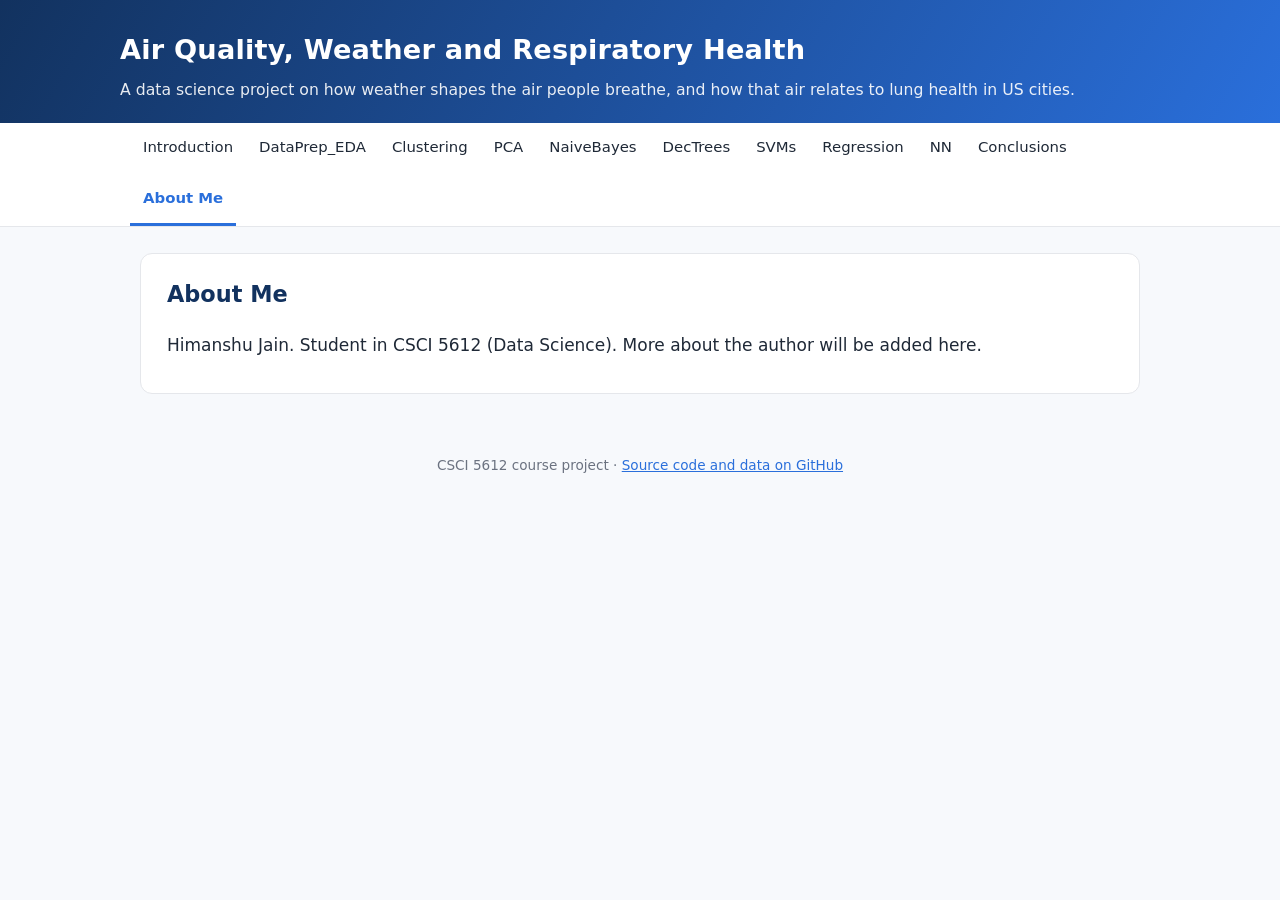
==== about.html @ 79214fcd "Add website scaffold, Introduction, data gathering, cleaning and EDA" ====
<!DOCTYPE html>
<html lang="en">
<head>
<meta charset="utf-8">
<meta name="viewport" content="width=device-width, initial-scale=1">
<title>About Me | Air Quality, Weather and Respiratory Health</title>
<link rel="stylesheet" href="style.css">
</head>
<body>
<header class="site">
<h1>Air Quality, Weather and Respiratory Health</h1>
<p>A data science project on how weather shapes the air people breathe, and how that air relates to lung health in US cities.</p>
</header>
<nav><ul><li><a href="index.html">Introduction</a></li><li><a href="dataprep_eda.html">DataPrep_EDA</a></li><li><a href="clustering.html">Clustering</a></li><li><a href="pca.html">PCA</a></li><li><a href="naivebayes.html">NaiveBayes</a></li><li><a href="dectrees.html">DecTrees</a></li><li><a href="svms.html">SVMs</a></li><li><a href="regression.html">Regression</a></li><li><a href="nn.html">NN</a></li><li><a href="conclusions.html">Conclusions</a></li><li><a href="about.html" class="active">About Me</a></li></ul></nav>
<main>

<section>
<h2>About Me</h2>
<p>Himanshu Jain. Student in CSCI 5612 (Data Science). More about the author will be added here.</p>
</section>

</main>
<footer>CSCI 5612 course project &middot; <a href="https://github.com/himanshumjain15/Air_quality_index_project">Source code and data on GitHub</a></footer>
</body>
</html>
---- style.css ----
:root{--bg:#f7f9fc;--card:#fff;--ink:#1f2937;--muted:#6b7280;--brand:#2a6fdb;--brand-d:#1d4fa0;--line:#e5e7eb;--accent:#f28e2b}
*{box-sizing:border-box}
body{margin:0;background:var(--bg);color:var(--ink);font:17px/1.65 "Segoe UI",system-ui,-apple-system,Roboto,Arial,sans-serif}
header.site{background:linear-gradient(120deg,#12325f,#2a6fdb);color:#fff;padding:28px 20px 20px}
header.site h1{margin:0 auto;max-width:1040px;font-size:1.7rem;letter-spacing:.2px}
header.site p{margin:.25rem auto 0;max-width:1040px;opacity:.9;font-size:.98rem}
nav{background:#fff;border-bottom:1px solid var(--line);position:sticky;top:0;z-index:5}
nav ul{list-style:none;margin:0 auto;padding:0 10px;max-width:1040px;display:flex;flex-wrap:wrap}
nav a{display:block;padding:12px 13px;color:var(--ink);text-decoration:none;font-size:.93rem;border-bottom:3px solid transparent}
nav a:hover{color:var(--brand)}
nav a.active{color:var(--brand);border-bottom-color:var(--brand);font-weight:600}
main{max-width:1040px;margin:26px auto 60px;padding:0 20px}
section{background:var(--card);border:1px solid var(--line);border-radius:12px;padding:22px 26px;margin-bottom:22px}
h2{margin-top:0;font-size:1.4rem;color:#12325f}
h3{font-size:1.1rem;margin:1.4rem 0 .4rem;color:#1d4fa0}
p{margin:.7rem 0}
a{color:var(--brand)}
figure{margin:20px 0;text-align:center}
figure img{max-width:100%;height:auto;border:1px solid var(--line);border-radius:8px;background:#fff}
figure.small img{max-width:620px}
figcaption{font-size:.92rem;color:var(--muted);max-width:820px;margin:8px auto 0;text-align:left}
figcaption b{color:var(--ink)}
.grid2{display:grid;grid-template-columns:1fr 1fr;gap:18px}
table{border-collapse:collapse;width:100%;font-size:.93rem;margin:.6rem 0}
th,td{border:1px solid var(--line);padding:8px 10px;text-align:left;vertical-align:top}
th{background:#eef3fd}
code{background:#eef2f7;padding:1px 5px;border-radius:4px;font-size:.88em;word-break:break-all}
pre{background:#0f172a;color:#e5e7eb;padding:12px 14px;border-radius:8px;overflow:auto;font-size:.85rem}
ol.q li{margin:.35rem 0}
.note{border-left:4px solid var(--accent);background:#fff7ed;padding:10px 14px;border-radius:6px;font-size:.95rem}
.soon{border-left:4px solid var(--brand);background:#eff5ff;padding:10px 14px;border-radius:6px}
footer{text-align:center;color:var(--muted);font-size:.85rem;padding:0 0 30px}
@media(max-width:720px){.grid2{grid-template-columns:1fr}section{padding:18px}nav a{padding:10px 9px;font-size:.88rem}}
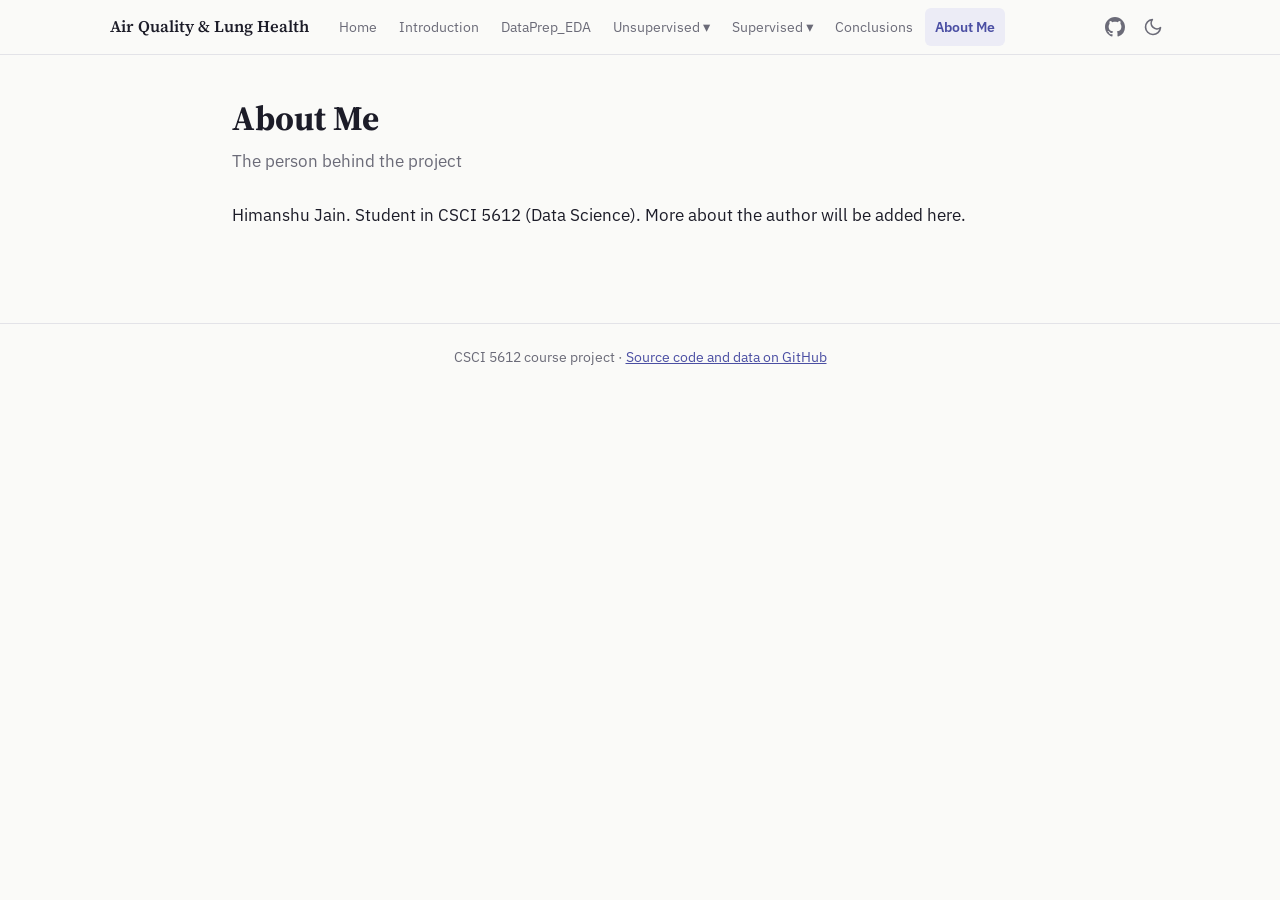
==== commit 8c75417d: "Restyle site to match demo: Home page, dropdown nav, dark mode, reordered DataPrep sections" ====
--- a/about.html
+++ b/about.html
@@ -4,22 +4,32 @@
 <meta charset="utf-8">
 <meta name="viewport" content="width=device-width, initial-scale=1">
 <title>About Me | Air Quality, Weather and Respiratory Health</title>
+<link rel="preconnect" href="https://fonts.googleapis.com">
+<link href="https://fonts.googleapis.com/css2?family=IBM+Plex+Sans:wght@400;500;600&family=Source+Serif+4:wght@500;600&display=swap" rel="stylesheet">
+<script>(function(){try{var t=localStorage.getItem('theme');if(t)document.documentElement.setAttribute('data-theme',t);}catch(e){}})();</script>
 <link rel="stylesheet" href="style.css">
 </head>
 <body>
-<header class="site">
-<h1>Air Quality, Weather and Respiratory Health</h1>
-<p>A data science project on how weather shapes the air people breathe, and how that air relates to lung health in US cities.</p>
-</header>
-<nav><ul><li><a href="index.html">Introduction</a></li><li><a href="dataprep_eda.html">DataPrep_EDA</a></li><li><a href="clustering.html">Clustering</a></li><li><a href="pca.html">PCA</a></li><li><a href="naivebayes.html">NaiveBayes</a></li><li><a href="dectrees.html">DecTrees</a></li><li><a href="svms.html">SVMs</a></li><li><a href="regression.html">Regression</a></li><li><a href="nn.html">NN</a></li><li><a href="conclusions.html">Conclusions</a></li><li><a href="about.html" class="active">About Me</a></li></ul></nav>
+<nav class="top"><div class="in">
+<a class="brand" href="index.html">Air Quality &amp; Lung Health</a>
+<ul><li><a href="index.html">Home</a></li><li><a href="introduction.html">Introduction</a></li><li><a href="dataprep_eda.html">DataPrep_EDA</a></li><li class="has-dd"><button class="" aria-haspopup="true">Unsupervised &#9662;</button><div class="dd"><a href="clustering.html">Clustering</a><a href="pca.html">PCA</a></div></li><li class="has-dd"><button class="" aria-haspopup="true">Supervised &#9662;</button><div class="dd"><a href="naivebayes.html">NaiveBayes</a><a href="dectrees.html">DecTrees</a><a href="svms.html">SVMs</a><a href="regression.html">Regression</a><a href="nn.html">NN</a></div></li><li><a href="conclusions.html">Conclusions</a></li><li><a href="about.html" class=active>About Me</a></li></ul>
+<div class="tools"><a href="https://github.com/himanshumjain15/Air_quality_index_project" aria-label="GitHub repository"><svg width="20" height="20" viewBox="0 0 16 16" fill="currentColor"><path d="M8 0C3.58 0 0 3.58 0 8c0 3.54 2.29 6.53 5.47 7.59.4.07.55-.17.55-.38 0-.19-.01-.82-.01-1.49-2.01.37-2.53-.49-2.69-.94-.09-.23-.48-.94-.82-1.13-.28-.15-.68-.52-.01-.53.63-.01 1.08.58 1.23.82.72 1.21 1.87.87 2.33.66.07-.52.28-.87.51-1.07-1.78-.2-3.64-.89-3.64-3.95 0-.87.31-1.59.82-2.15-.08-.2-.36-1.02.08-2.12 0 0 .67-.21 2.2.82.64-.18 1.32-.27 2-.27.68 0 1.36.09 2 .27 1.53-1.04 2.2-.82 2.2-.82.44 1.1.16 1.92.08 2.12.51.56.82 1.27.82 2.15 0 3.07-1.87 3.75-3.65 3.95.29.25.54.73.54 1.48 0 1.07-.01 1.93-.01 2.2 0 .21.15.46.55.38A8.01 8.01 0 0016 8c0-4.42-3.58-8-8-8z"/></svg></a>
+<button id="theme" aria-label="Toggle dark mode"><svg width="20" height="20" viewBox="0 0 24 24" fill="none" stroke="currentColor" stroke-width="2" stroke-linecap="round" stroke-linejoin="round"><path d="M21 12.8A9 9 0 1111.2 3a7 7 0 009.8 9.8z"/></svg></button></div>
+</div></nav>
 <main>
 
-<section>
-<h2>About Me</h2>
+<h1>About Me</h1>
+<p class="sub">The person behind the project</p>
 <p>Himanshu Jain. Student in CSCI 5612 (Data Science). More about the author will be added here.</p>
-</section>
 
 </main>
 <footer>CSCI 5612 course project &middot; <a href="https://github.com/himanshumjain15/Air_quality_index_project">Source code and data on GitHub</a></footer>
+<script>
+document.getElementById('theme').addEventListener('click',function(){
+var d=document.documentElement,n=d.getAttribute('data-theme')==='dark'?'light':'dark';
+d.setAttribute('data-theme',n);try{localStorage.setItem('theme',n)}catch(e){}});
+document.querySelectorAll('nav.top li.has-dd>button').forEach(function(b){
+b.addEventListener('click',function(){b.parentElement.classList.toggle('open')})});
+</script>
 </body>
 </html>
--- a/style.css
+++ b/style.css
@@ -1,34 +1,55 @@
 
-:root{--bg:#f7f9fc;--card:#fff;--ink:#1f2937;--muted:#6b7280;--brand:#2a6fdb;--brand-d:#1d4fa0;--line:#e5e7eb;--accent:#f28e2b}
+:root{--bg:#fafaf8;--ink:#1c1c28;--muted:#6b6b78;--brand:#4b4fa3;--soft:#ececf6;--line:#e3e3e8;--card:#fff;--code:#f0f0f4;--warn:#fff6e8;--warnline:#e09a3c}
+:root[data-theme=dark]{--bg:#16161d;--ink:#e8e8ee;--muted:#a0a0ae;--brand:#9da1f2;--soft:#25253a;--line:#2d2d3a;--card:#1e1e28;--code:#252533;--warn:#2b2418;--warnline:#c48a3a}
 *{box-sizing:border-box}
-body{margin:0;background:var(--bg);color:var(--ink);font:17px/1.65 "Segoe UI",system-ui,-apple-system,Roboto,Arial,sans-serif}
-header.site{background:linear-gradient(120deg,#12325f,#2a6fdb);color:#fff;padding:28px 20px 20px}
-header.site h1{margin:0 auto;max-width:1040px;font-size:1.7rem;letter-spacing:.2px}
-header.site p{margin:.25rem auto 0;max-width:1040px;opacity:.9;font-size:.98rem}
-nav{background:#fff;border-bottom:1px solid var(--line);position:sticky;top:0;z-index:5}
-nav ul{list-style:none;margin:0 auto;padding:0 10px;max-width:1040px;display:flex;flex-wrap:wrap}
-nav a{display:block;padding:12px 13px;color:var(--ink);text-decoration:none;font-size:.93rem;border-bottom:3px solid transparent}
-nav a:hover{color:var(--brand)}
-nav a.active{color:var(--brand);border-bottom-color:var(--brand);font-weight:600}
-main{max-width:1040px;margin:26px auto 60px;padding:0 20px}
-section{background:var(--card);border:1px solid var(--line);border-radius:12px;padding:22px 26px;margin-bottom:22px}
-h2{margin-top:0;font-size:1.4rem;color:#12325f}
-h3{font-size:1.1rem;margin:1.4rem 0 .4rem;color:#1d4fa0}
-p{margin:.7rem 0}
+html{scroll-behavior:smooth}
+body{margin:0;background:var(--bg);color:var(--ink);font:17px/1.7 "IBM Plex Sans",system-ui,-apple-system,"Segoe UI",Roboto,sans-serif}
+h1,h2,h3{font-family:"Source Serif 4","Iowan Old Style",Georgia,serif;line-height:1.25}
+nav.top{position:sticky;top:0;z-index:20;background:var(--bg);border-bottom:1px solid var(--line)}
+nav.top .in{max-width:1100px;margin:0 auto;padding:0 20px;display:flex;align-items:center;gap:6px;min-height:54px}
+nav.top .brand{font-family:"Source Serif 4",Georgia,serif;font-weight:600;color:var(--ink);text-decoration:none;margin-right:14px;font-size:1.02rem;white-space:nowrap}
+nav.top ul{list-style:none;margin:0;padding:0;display:flex;gap:2px;flex-wrap:wrap;flex:1}
+nav.top li{position:relative}
+nav.top li>a,nav.top li>button{display:block;background:none;border:0;font:inherit;font-size:.9rem;color:var(--muted);padding:7px 10px;border-radius:6px;text-decoration:none;cursor:pointer}
+nav.top li>a:hover,nav.top li>button:hover{color:var(--ink)}
+nav.top li>a.active,nav.top li>button.active{background:var(--soft);color:var(--brand);font-weight:600}
+nav.top .dd{display:none;position:absolute;top:100%;left:0;min-width:170px;background:var(--card);border:1px solid var(--line);border-radius:8px;padding:6px;box-shadow:0 8px 24px rgba(0,0,0,.12)}
+nav.top li:hover .dd,nav.top li:focus-within .dd,nav.top li.open .dd{display:block}
+nav.top .dd a{display:block;padding:7px 10px;border-radius:6px;color:var(--ink);text-decoration:none;font-size:.9rem}
+nav.top .dd a:hover{background:var(--soft)}
+nav.top .dd a.active{color:var(--brand);font-weight:600}
+.tools{display:flex;gap:4px;margin-left:auto}
+.tools a,.tools button{background:none;border:0;color:var(--muted);cursor:pointer;padding:7px;border-radius:6px;display:flex}
+.tools a:hover,.tools button:hover{color:var(--ink);background:var(--soft)}
+main{max-width:860px;margin:0 auto;padding:42px 22px 80px}
+h1{font-size:2.15rem;margin:0 0 .35rem}
+.sub{color:var(--muted);font-size:1.08rem;margin:0 0 1.6rem}
+h2{font-size:1.5rem;margin:2.6rem 0 .6rem;padding-top:.3rem}
+h3{font-size:1.15rem;margin:1.7rem 0 .3rem}
+p{margin:.85rem 0}
 a{color:var(--brand)}
-figure{margin:20px 0;text-align:center}
+.lead{font-size:1.1rem}
+.stats{display:grid;grid-template-columns:repeat(4,1fr);gap:18px;margin:1.8rem 0}
+.stats b{display:block;font:600 1.9rem "IBM Plex Sans",sans-serif;color:var(--brand);line-height:1.2}
+.stats span{font-size:.85rem;color:var(--muted)}
+ul.cover li,ol li{margin:.3rem 0}
+figure{margin:24px 0;text-align:center}
 figure img{max-width:100%;height:auto;border:1px solid var(--line);border-radius:8px;background:#fff}
-figure.small img{max-width:620px}
-figcaption{font-size:.92rem;color:var(--muted);max-width:820px;margin:8px auto 0;text-align:left}
+figure.small img{max-width:640px}
+figcaption{font-size:.92rem;color:var(--muted);margin:9px auto 0;text-align:left}
 figcaption b{color:var(--ink)}
-.grid2{display:grid;grid-template-columns:1fr 1fr;gap:18px}
-table{border-collapse:collapse;width:100%;font-size:.93rem;margin:.6rem 0}
+table{border-collapse:collapse;width:100%;font-size:.92rem;margin:.8rem 0;display:block;overflow-x:auto}
 th,td{border:1px solid var(--line);padding:8px 10px;text-align:left;vertical-align:top}
-th{background:#eef3fd}
-code{background:#eef2f7;padding:1px 5px;border-radius:4px;font-size:.88em;word-break:break-all}
-pre{background:#0f172a;color:#e5e7eb;padding:12px 14px;border-radius:8px;overflow:auto;font-size:.85rem}
-ol.q li{margin:.35rem 0}
-.note{border-left:4px solid var(--accent);background:#fff7ed;padding:10px 14px;border-radius:6px;font-size:.95rem}
-.soon{border-left:4px solid var(--brand);background:#eff5ff;padding:10px 14px;border-radius:6px}
-footer{text-align:center;color:var(--muted);font-size:.85rem;padding:0 0 30px}
-@media(max-width:720px){.grid2{grid-template-columns:1fr}section{padding:18px}nav a{padding:10px 9px;font-size:.88rem}}
+th{background:var(--soft)}
+code{background:var(--code);padding:1px 5px;border-radius:4px;font-size:.87em;word-break:break-word}
+pre{background:var(--code);padding:12px 14px;border-radius:8px;overflow:auto;font-size:.84rem;line-height:1.5}
+pre code{background:none;padding:0;word-break:normal}
+.note{border-left:4px solid var(--warnline);background:var(--warn);padding:10px 16px;border-radius:6px;font-size:.95rem;margin:1.2rem 0}
+.soon{border-left:4px solid var(--brand);background:var(--soft);padding:10px 16px;border-radius:6px;margin:1rem 0}
+.start{display:grid;grid-template-columns:repeat(3,1fr);gap:14px;margin-top:1rem}
+.start a{display:block;border:1px solid var(--line);border-radius:10px;padding:14px 16px;text-decoration:none;color:var(--ink);background:var(--card)}
+.start a:hover{border-color:var(--brand)}
+.start a b{display:block;color:var(--brand)}
+.start a span{font-size:.88rem;color:var(--muted)}
+footer{border-top:1px solid var(--line);color:var(--muted);font-size:.85rem;text-align:center;padding:22px}
+@media(max-width:760px){.stats,.start{grid-template-columns:1fr 1fr}nav.top .in{flex-wrap:wrap;padding:6px 14px}nav.top .dd{position:static;box-shadow:none}h1{font-size:1.7rem}main{padding-top:28px}}
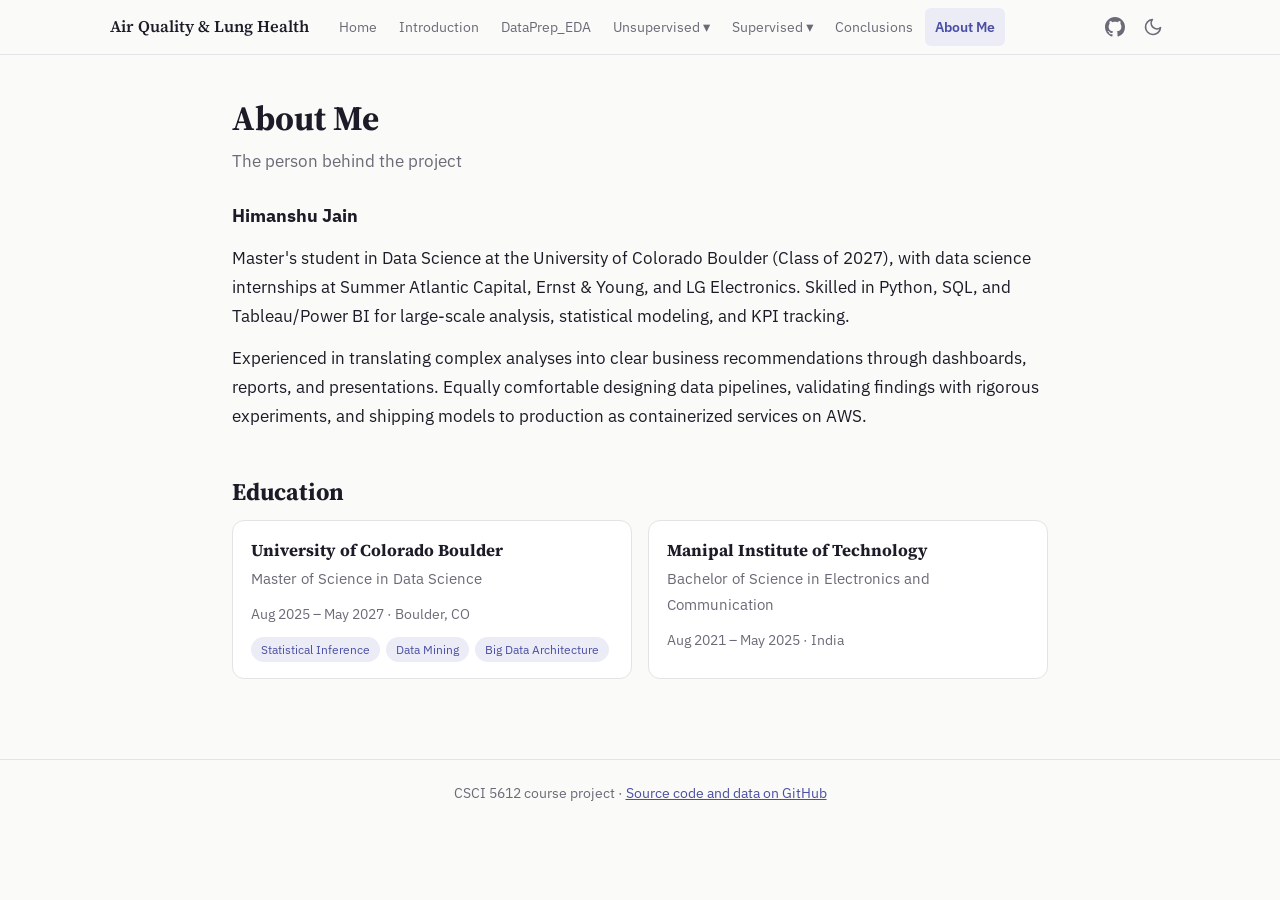
==== commit 503fd3a8: "Add About Me content" ====
--- a/about.html
+++ b/about.html
@@ -20,7 +20,17 @@
 
 <h1>About Me</h1>
 <p class="sub">The person behind the project</p>
-<p>Himanshu Jain. Student in CSCI 5612 (Data Science). More about the author will be added here.</p>
+<p class="lead"><b>Himanshu Jain</b></p>
+<p>Master's student in Data Science at the University of Colorado Boulder (Class of 2027), with data science internships at Summer Atlantic Capital, Ernst &amp; Young, and LG Electronics. Skilled in Python, SQL, and Tableau/Power BI for large-scale analysis, statistical modeling, and KPI tracking.</p>
+<p>Experienced in translating complex analyses into clear business recommendations through dashboards, reports, and presentations. Equally comfortable designing data pipelines, validating findings with rigorous experiments, and shipping models to production as containerized services on AWS.</p>
+<h2>Education</h2>
+<div class="cards">
+<div class="card"><b>University of Colorado Boulder</b><span>Master of Science in Data Science</span>
+<small>Aug 2025 &ndash; May 2027 &middot; Boulder, CO</small>
+<p class="tags"><em>Statistical Inference</em><em>Data Mining</em><em>Big Data Architecture</em></p></div>
+<div class="card"><b>Manipal Institute of Technology</b><span>Bachelor of Science in Electronics and Communication</span>
+<small>Aug 2021 &ndash; May 2025 &middot; India</small></div>
+</div>
 
 </main>
 <footer>CSCI 5612 course project &middot; <a href="https://github.com/himanshumjain15/Air_quality_index_project">Source code and data on GitHub</a></footer>
--- a/style.css
+++ b/style.css
@@ -51,5 +51,12 @@
 .start a:hover{border-color:var(--brand)}
 .start a b{display:block;color:var(--brand)}
 .start a span{font-size:.88rem;color:var(--muted)}
+.cards{display:grid;grid-template-columns:1fr 1fr;gap:16px;margin-top:.8rem}
+.card{border:1px solid var(--line);border-radius:12px;padding:16px 18px;background:var(--card)}
+.card b{display:block;font-family:"Source Serif 4",Georgia,serif;font-size:1.05rem}
+.card span{display:block;color:var(--muted);font-size:.95rem}
+.card small{display:block;color:var(--muted);margin-top:.7rem;font-size:.85rem}
+.card .tags{margin:.7rem 0 0;display:flex;flex-wrap:wrap;gap:6px}
+.card .tags em{font-style:normal;font-size:.78rem;background:var(--soft);color:var(--brand);border-radius:999px;padding:2px 10px}
 footer{border-top:1px solid var(--line);color:var(--muted);font-size:.85rem;text-align:center;padding:22px}
-@media(max-width:760px){.stats,.start{grid-template-columns:1fr 1fr}nav.top .in{flex-wrap:wrap;padding:6px 14px}nav.top .dd{position:static;box-shadow:none}h1{font-size:1.7rem}main{padding-top:28px}}
+@media(max-width:760px){.stats,.start{grid-template-columns:1fr 1fr}.cards{grid-template-columns:1fr}nav.top .in{flex-wrap:wrap;padding:6px 14px}nav.top .dd{position:static;box-shadow:none}h1{font-size:1.7rem}main{padding-top:28px}}
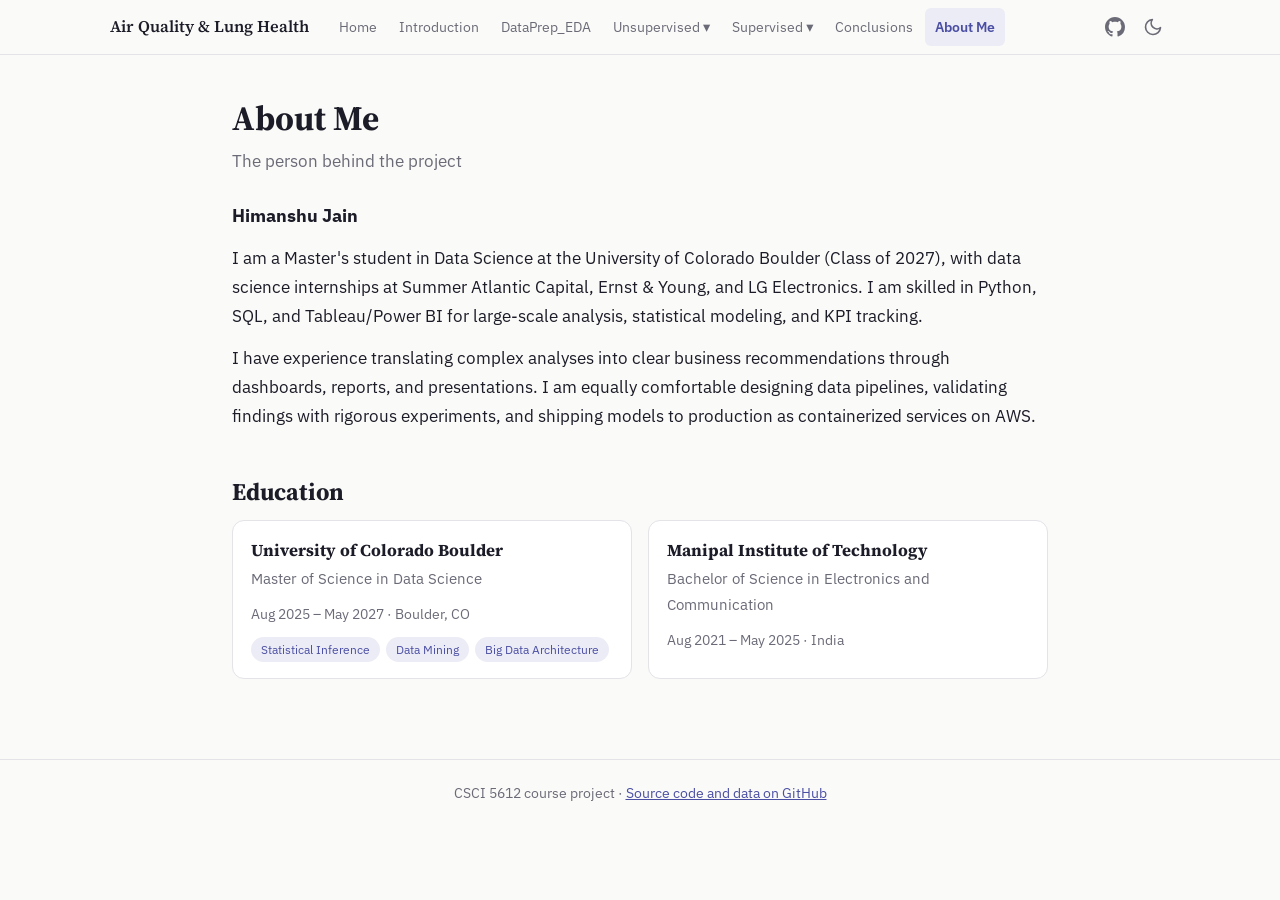
==== commit 2d434d25: "Write About Me in first person" ====
--- a/about.html
+++ b/about.html
@@ -21,8 +21,8 @@
 <h1>About Me</h1>
 <p class="sub">The person behind the project</p>
 <p class="lead"><b>Himanshu Jain</b></p>
-<p>Master's student in Data Science at the University of Colorado Boulder (Class of 2027), with data science internships at Summer Atlantic Capital, Ernst &amp; Young, and LG Electronics. Skilled in Python, SQL, and Tableau/Power BI for large-scale analysis, statistical modeling, and KPI tracking.</p>
-<p>Experienced in translating complex analyses into clear business recommendations through dashboards, reports, and presentations. Equally comfortable designing data pipelines, validating findings with rigorous experiments, and shipping models to production as containerized services on AWS.</p>
+<p>I am a Master's student in Data Science at the University of Colorado Boulder (Class of 2027), with data science internships at Summer Atlantic Capital, Ernst &amp; Young, and LG Electronics. I am skilled in Python, SQL, and Tableau/Power BI for large-scale analysis, statistical modeling, and KPI tracking.</p>
+<p>I have experience translating complex analyses into clear business recommendations through dashboards, reports, and presentations. I am equally comfortable designing data pipelines, validating findings with rigorous experiments, and shipping models to production as containerized services on AWS.</p>
 <h2>Education</h2>
 <div class="cards">
 <div class="card"><b>University of Colorado Boulder</b><span>Master of Science in Data Science</span>
